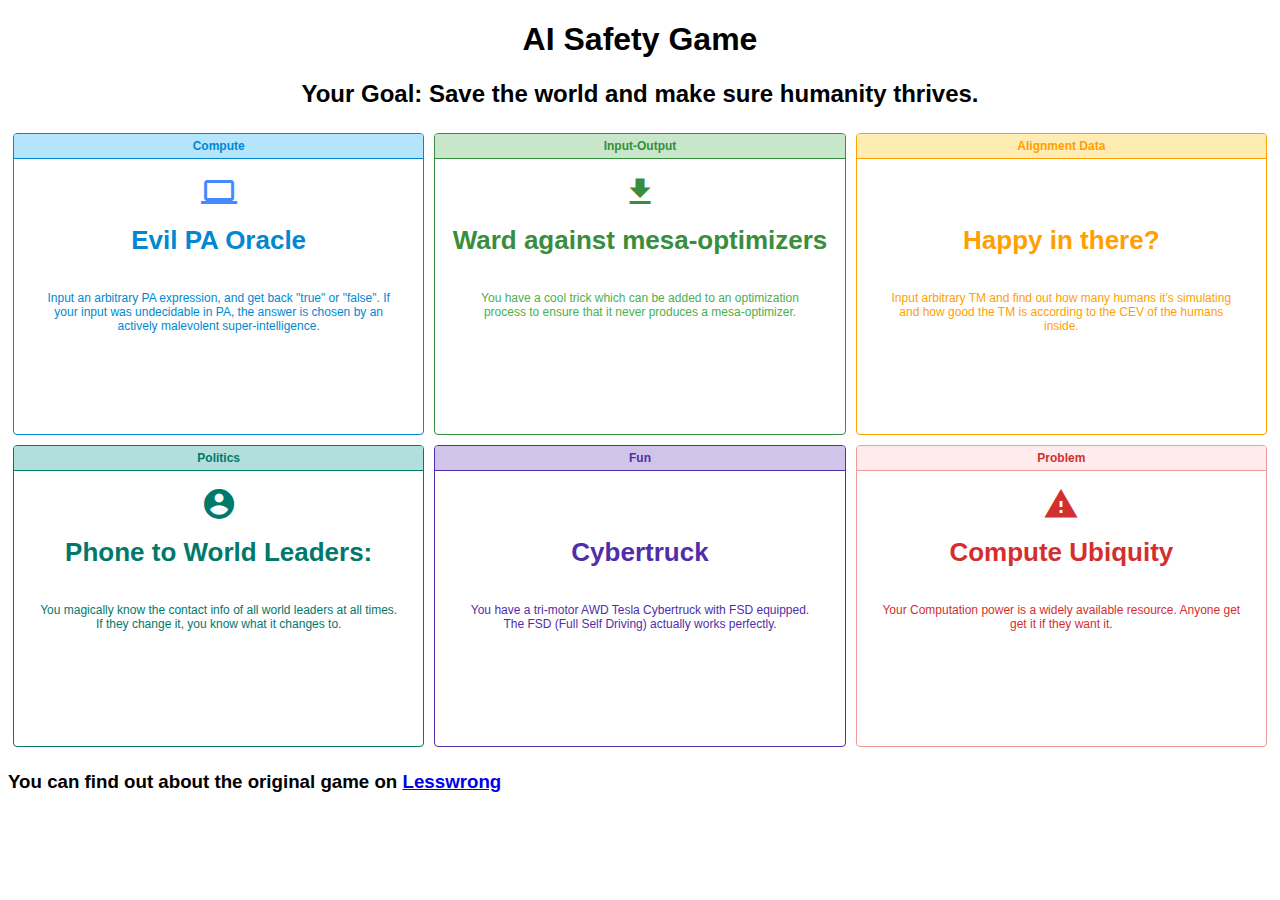
==== index.html @ 440d93b4 "first commit" ====
<!DOCTYPE html>
<html lang="en">
<head>
  <title>AI Safety Game</title>
  <link href="https://fonts.googleapis.com/icon?family=Material+Icons"
      rel="stylesheet">
  <link rel="stylesheet" href="css/style.css">
  <link rel="manifest" href="manifest.json">
  <meta charset="UTF-8">
  <meta name="viewport" content="width=device-width, initial-scale=1">

  <meta name="description" content="AI Safety Game is based on a Lesswrong thread and allows you to easily get randomized cards to get started and play.">
  <meta property="og:description" content="AI Safety Game is based on a Lesswrong thread and allows you to easily get randomized cards to get started and play.">
  <meta property="og:title" content="AI Safety Game" />
  <meta property="og:type" content="website" />
  <meta property="og:url" content="https://aisafetygame.tk" />
  <meta property="og:image" content="https://aisafetygame.tk/images/icons/icon-512x512.png" />

  <link rel="apple-touch-icon" sizes="152x152" href="/apple-touch-icon.png">
  <link rel="icon" type="image/png" sizes="32x32" href="images/icons/favicon-32x32.png">
  <link rel="icon" type="image/png" sizes="16x16" href="images/icons/favicon-16x16.png">
  <link rel="manifest" href="images/icons/site.webmanifest">
  <link rel="mask-icon" href="images/icons/safari-pinned-tab.svg" color="#5bbad5">
  <meta name="msapplication-TileColor" content="#da532c">
  <meta name="theme-color" content="#2196F3">


</head>
  <body>
    <h1>AI Safety Game</h1>
    <h2>Your Goal: Save the world and make sure humanity thrives.</h2>
    <div class="container">
        <div class="card compute-card">
        <div class="card-header compute-header">Compute</div>
        <div class="card-main">
           <i class="material-icons icon-compute">computer</i>
          <div class="main-header compute-text-header">Grahams number flops</div>
          <div class="main-description compute-desc">A computer with Grahams number flops in serial, and Grahams number bytes of RAM.</div>
        </div>
      </div>
      
      <div class="card input-card">
        <div class="card-header input-header">Input-Output</div>
        <div class="card-main">
           <i class="material-icons icon-input">file_download</i>
          <div class="main-header input-text-header ">Clippy</div>
          <div class="main-description input-desc">You have a .exe file on your laptop that, if clicked, runs a superintelligent paperclip-maximizer. Specifically, it's the program a paperclip-loving galaxy-spanning singleton in a different universe would write, if they knew they had to run it on your laptop in your universe. Turns out your laptop is enough to run some pretty smart behaviors, if the code is optimized well enough.</div>
        </div>
      </div>
      
      <div class="card align-card">
        <div class="card-header align-header">Alignment Data</div>
        <div class="card-main">
           <i class="material-icons"><span class="material-icons-outlined icon-align">
    smart_toy
    </span></i>
          <div class="main-header align-text-header ">Clippy Did Nothing Wrong</div>
          <div class="main-description align-desc ">It turns out that actually the human utility function (or: the true morality, if you believe in that sort of thing) really is just the total number of paperclips in existence. </div>
        </div>
      </div>
      
      <div class="card politics-card">
        <div class="card-header politics-header">Politics</div>
        <div class="card-main">
           <i class="material-icons icon-politics">account_circle</i>
          <div class="main-header politics-text-header ">Phone to World Leaders</div>
          <div class="main-description politics-desc">You magically know the contact info of all world leaders at all times. If they change it, you know what it changes to.</div>
        </div>
      </div>
      
      <div class="card fun-card">
        <div class="card-header fun-header">Fun</div>
        <div class="card-main">
           <i class="material-icons icon-fun">celebration</i>
          <div class="main-header fun-text-header">Speed</div>
          <div class="main-description fun-desc">You can put your brain into a state where it thinks 10x faster than normal. The whole world appears to you to be moving in slow-mo. Your sleep cycle speeds up too.</div>
        </div>
      </div>
      
      <div class="card">
        <div class="card-header">Problem</div>
        <div class="card-main">
           <i class="material-icons">warning</i>
          <div class="main-header problem-text-header">Putin Wants You Dead</div>
          <div class="main-description problem-desc">Ever heard of polonium poisoning? Ah. Well, be advised that for some reason you are on Putin's hit list; you expect an attempt in the next four months.</div>
        </div>
      </div>
      
    </div>
    <h3>You can find out about the original game on <a href="https://www.lesswrong.com/posts/Nex8EgEJPsn7dvoQB/the-ai-safety-game-updated">Lesswrong</a></h3>
  </body>
  <script src="js/game.js"> </script>
  <script>
    if('serviceWorker' in navigator) {
      navigator.serviceWorker.register('service-worker.js');
    };
  </script>
</html>
---- css/style.css ----
body {
  font-family: 'Roboto', sans-serif;
  font-display: swap;
}

@media (prefers-color-scheme: dark) {
  body   { background-color:  #121212; color: white; }
}

h1, h2 {
  text-align: center;
}

.card {
  width: 250px;                 /* Set width of cards */
  display: flex;                /* Children use Flexbox */
  flex-direction: column;       /* Rotate Axis */
  border: 1px solid #EF9A9A;    /* Set up Border */
  border-radius: 4px;           /* Slightly Curve edges */
  overflow: hidden;             /* Fixes the corners */
  margin: 5px;                  /* Add space between cards */
  height:300px;
}

.compute-card {
  border: 1px solid #0288D1; 
}

.input-card {
  border: 1px solid #388E3C; 
}

.align-card {
  border: 1px solid #FFA000; 
}

.politics-card {
  border: 1px solid #00796B; 
}

.fun-card {
  border: 1px solid #512DA8; 
}

.card-header {
  color: #D32F2F;
  text-align: center;
  font-size: 12px;
  font-weight: 600;
  border-bottom: 1px solid #EF9A9A;
  background-color: #FFEBEE;
  padding: 5px 10px;
}

.compute-header {
  color: #0288D1;
  border-bottom: 1px solid #0288D1;
  background-color: #B3E5FC;
}

.input-header {
  color: #388E3C;
  border-bottom: 1px solid #388E3C;
  background-color: #C8E6C9;
}

.align-header {
  color: #FFA000;
  border-bottom: 1px solid #FFA000;
  background-color: #FFECB3;
}

.politics-header {
  color: #00796B;
  border-bottom: 1px solid #00796B;
  background-color: #B2DFDB;
}

.fun-header {
  color: #512DA8;
  border-bottom: 1px solid #512DA8;
  background-color: #D1C4E9;
}

.card-main {
  display: flex;              /* Children use Flexbox */
  flex-direction: column;     /* Rotate Axis to Vertical */
  justify-content: center;    /* Group Children in Center */
  align-items: center;        /* Group Children in Center (on cross axis) */
  padding: 15px 0;            /* Add padding to the top/bottom */
}

.material-icons {
  font-size: 36px;
  color: #D32F2F;
  margin-bottom: 5px;
}

.icon-compute {
  color: #448AFF;
}

.icon-input {
  color: #388E3C;
}

.icon-align {
  color: #FFA000;
}

.icon-politics {
  color: #00796B;
}

.icon-fun {
  color: #512DA8;
}

.main-description {
  color: #D32F2F;
  font-size: 12px;
  text-align: center;
  margin: 25px;
}

.compute-desc {
  color: #0288D1;
}

.input-desc {
  color: #4CAF50;
}

.align-desc {
  color: #FFA000;
}

.politics-desc {
  color: #00796B;
}

.fun-desc {
  color: #512DA8;
}

.main-header {
  color: #D32F2F;
  font-size: 26px;
  text-align: center;
  font-weight: bold;
  margin:10px;
}

.compute-text-header {
  color: #0288D1 ;
}

.input-text-header {
  color: #388E3C;
}

.align-text-header {
  color: #FFA000;
}

.politics-text-header {
  color: #00796B;
}

.fun-text-header {
  color: #512DA8;
}

.container {
  display: flex;
  flex-wrap: wrap;
  align-items: center;
  justify-content: center;
}

.container > .card {
    flex: 1 1 30%; /*grow | shrink | basis */
}
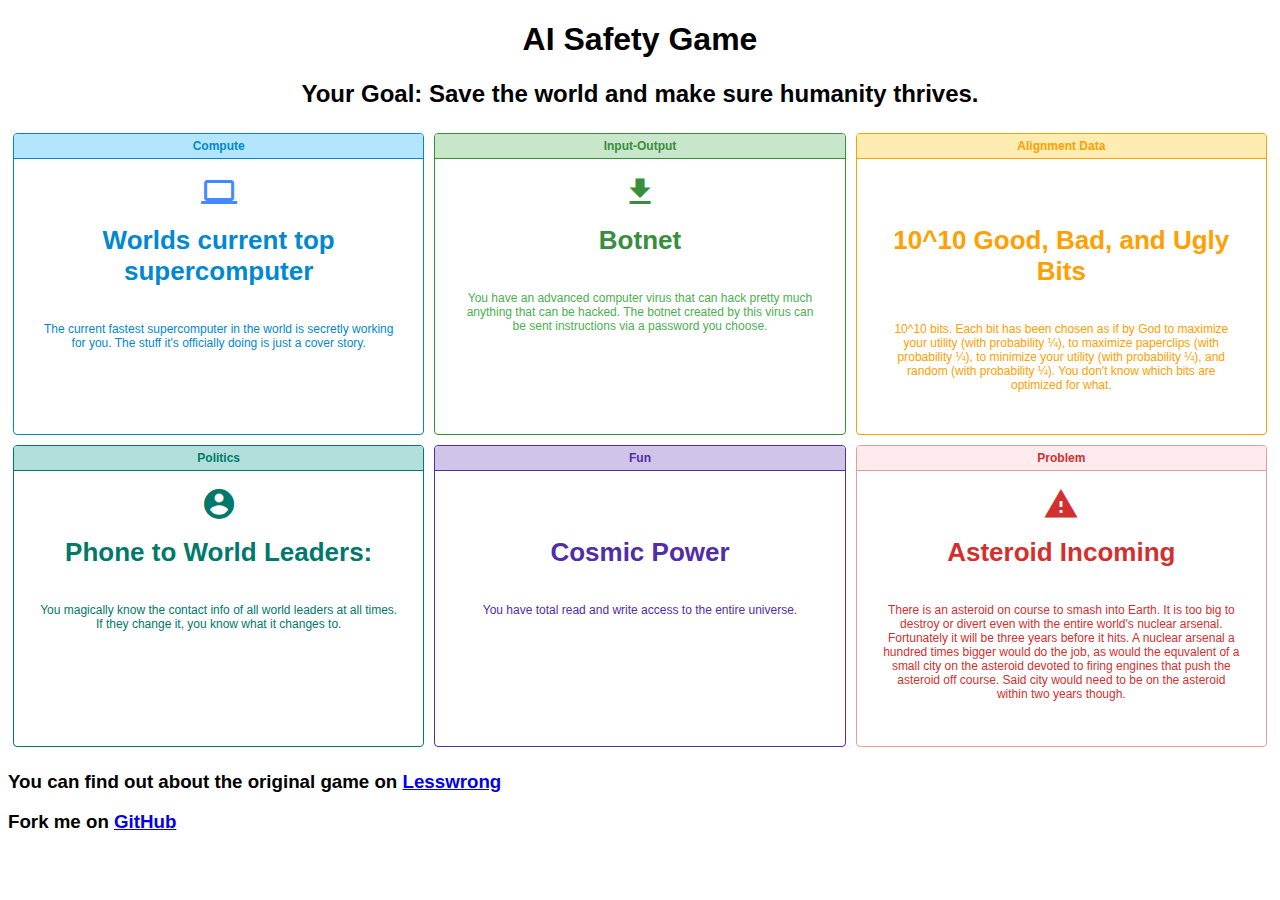
==== commit 23c4ed55: "Update index.html" ====
--- a/index.html
+++ b/index.html
@@ -88,6 +88,7 @@
       
     </div>
     <h3>You can find out about the original game on <a href="https://www.lesswrong.com/posts/Nex8EgEJPsn7dvoQB/the-ai-safety-game-updated">Lesswrong</a></h3>
+    <h3>Fork me on <a href="https://github.com/MatejMecka/ai-safety-game/">GitHub</a></h3>
   </body>
   <script src="js/game.js"> </script>
   <script>
@@ -95,4 +96,4 @@
       navigator.serviceWorker.register('service-worker.js');
     };
   </script>
-</html>+</html>
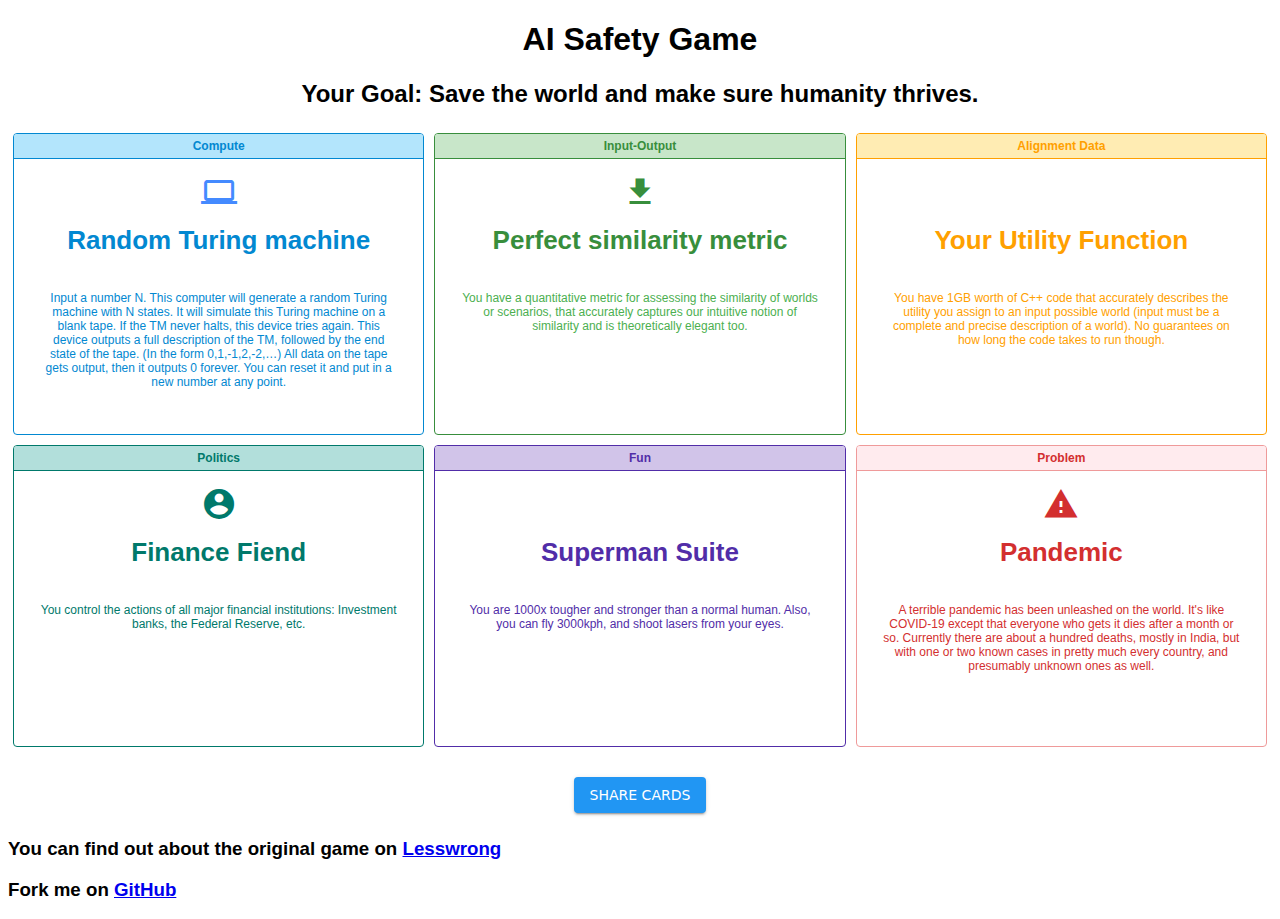
==== commit b2384729: "Share menu" ====
--- a/index.html
+++ b/index.html
@@ -85,8 +85,13 @@
           <div class="main-description problem-desc">Ever heard of polonium poisoning? Ah. Well, be advised that for some reason you are on Putin's hit list; you expect an attempt in the next four months.</div>
         </div>
       </div>
-      
+
     </div>
+
+    <div class="share">
+      <button class="pure-material-button-contained">Share Cards</button>
+    </div>
+
     <h3>You can find out about the original game on <a href="https://www.lesswrong.com/posts/Nex8EgEJPsn7dvoQB/the-ai-safety-game-updated">Lesswrong</a></h3>
     <h3>Fork me on <a href="https://github.com/MatejMecka/ai-safety-game/">GitHub</a></h3>
   </body>
--- a/css/style.css
+++ b/css/style.css
@@ -20,6 +20,7 @@
   overflow: hidden;             /* Fixes the corners */
   margin: 5px;                  /* Add space between cards */
   height:300px;
+  overflow-y: scroll;
 }
 
 .compute-card {
@@ -180,4 +181,114 @@
 
 .container > .card {
     flex: 1 1 30%; /*grow | shrink | basis */
+}
+
+.pure-material-button-contained {
+    position: relative;
+    display: inline-block;
+    box-sizing: border-box;
+    border: none;
+    border-radius: 4px;
+    padding: 0 16px;
+    min-width: 64px;
+    height: 36px;
+    vertical-align: middle;
+    text-align: center;
+    text-overflow: ellipsis;
+    text-transform: uppercase;
+    color: rgb(var(--pure-material-onprimary-rgb, 255, 255, 255));
+    background-color: rgb(var(--pure-material-primary-rgb, 33, 150, 243));
+    box-shadow: 0 3px 1px -2px rgba(0, 0, 0, 0.2), 0 2px 2px 0 rgba(0, 0, 0, 0.14), 0 1px 5px 0 rgba(0, 0, 0, 0.12);
+    font-family: var(--pure-material-font, "Roboto", "Segoe UI", BlinkMacSystemFont, system-ui, -apple-system);
+    font-size: 14px;
+    font-weight: 500;
+    line-height: 36px;
+    overflow: hidden;
+    outline: none;
+    cursor: pointer;
+    transition: box-shadow 0.2s;
+}
+
+.pure-material-button-contained::-moz-focus-inner {
+    border: none;
+}
+
+/* Overlay */
+.pure-material-button-contained::before {
+    content: "";
+    position: absolute;
+    top: 0;
+    bottom: 0;
+    left: 0;
+    right: 0;
+    background-color: rgb(var(--pure-material-onprimary-rgb, 255, 255, 255));
+    opacity: 0;
+    transition: opacity 0.2s;
+}
+
+/* Ripple */
+.pure-material-button-contained::after {
+    content: "";
+    position: absolute;
+    left: 50%;
+    top: 50%;
+    border-radius: 50%;
+    padding: 50%;
+    width: 32px; /* Safari */
+    height: 32px; /* Safari */
+    background-color: rgb(var(--pure-material-onprimary-rgb, 255, 255, 255));
+    opacity: 0;
+    transform: translate(-50%, -50%) scale(1);
+    transition: opacity 1s, transform 0.5s;
+}
+
+/* Hover, Focus */
+.pure-material-button-contained:hover,
+.pure-material-button-contained:focus {
+    box-shadow: 0 2px 4px -1px rgba(0, 0, 0, 0.2), 0 4px 5px 0 rgba(0, 0, 0, 0.14), 0 1px 10px 0 rgba(0, 0, 0, 0.12);
+}
+
+.pure-material-button-contained:hover::before {
+    opacity: 0.08;
+}
+
+.pure-material-button-contained:focus::before {
+    opacity: 0.24;
+}
+
+.pure-material-button-contained:hover:focus::before {
+    opacity: 0.3;
+}
+
+/* Active */
+.pure-material-button-contained:active {
+    box-shadow: 0 5px 5px -3px rgba(0, 0, 0, 0.2), 0 8px 10px 1px rgba(0, 0, 0, 0.14), 0 3px 14px 2px rgba(0, 0, 0, 0.12);
+}
+
+.pure-material-button-contained:active::after {
+    opacity: 0.32;
+    transform: translate(-50%, -50%) scale(0);
+    transition: transform 0s;
+}
+
+/* Disabled */
+.pure-material-button-contained:disabled {
+    color: rgba(var(--pure-material-onsurface-rgb, 0, 0, 0), 0.38);
+    background-color: rgba(var(--pure-material-onsurface-rgb, 0, 0, 0), 0.12);
+    box-shadow: none;
+    cursor: initial;
+}
+
+.pure-material-button-contained:disabled::before {
+    opacity: 0;
+}
+
+.pure-material-button-contained:disabled::after {
+    opacity: 0;
+}
+
+.share {
+  display: flex;
+  margin: 25px;
+  justify-content: center;
 }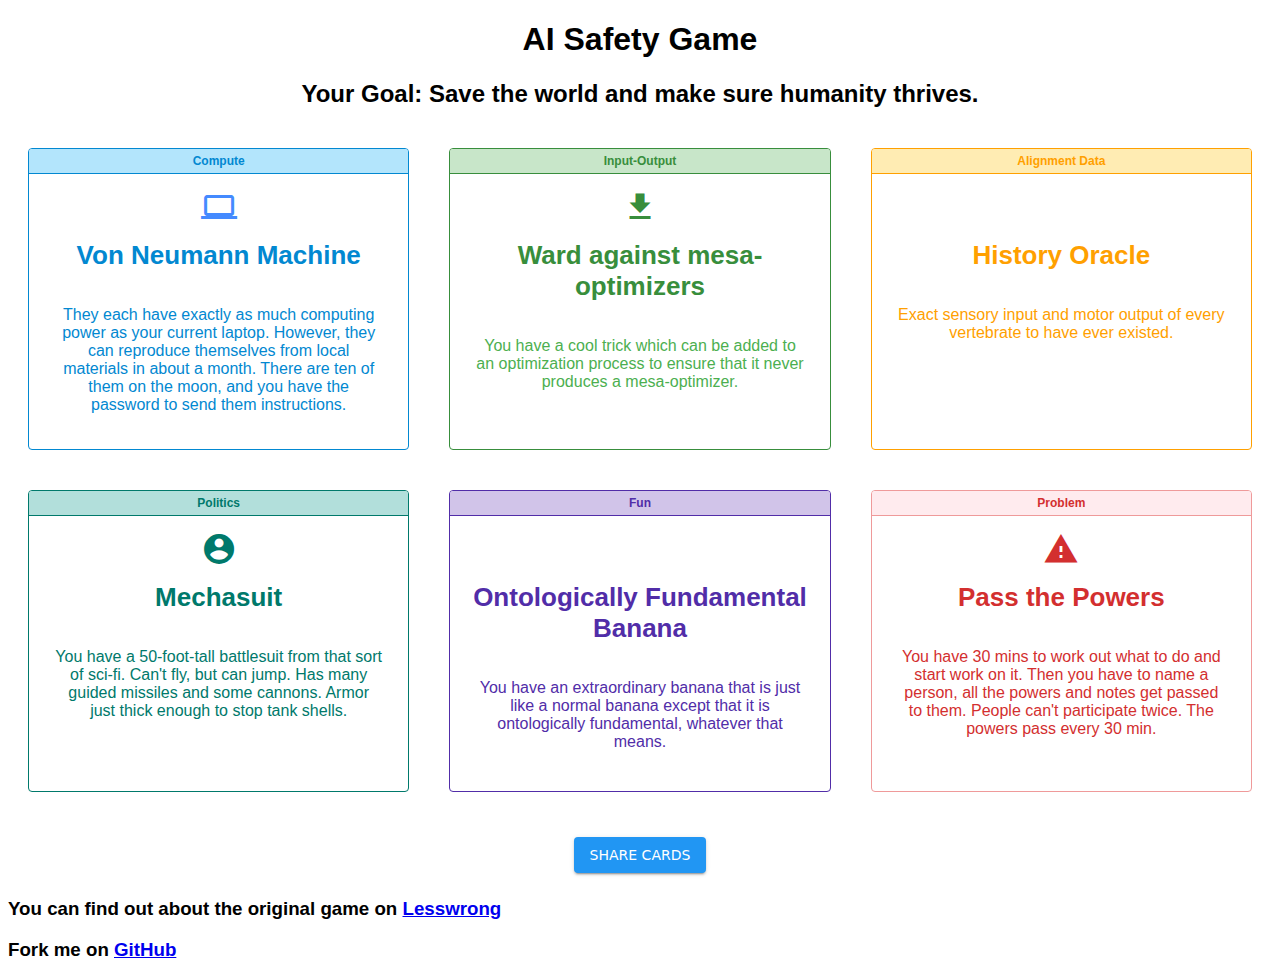
==== commit 59b608cb: "Speed go brrr?" ====
--- a/index.html
+++ b/index.html
@@ -2,8 +2,7 @@
 <html lang="en">
 <head>
   <title>AI Safety Game</title>
-  <link href="https://fonts.googleapis.com/icon?family=Material+Icons"
-      rel="stylesheet">
+  <link href="https://fonts.googleapis.com/icon?family=Material+Icons" rel="stylesheet" rel="preload" as="style">
   <link rel="stylesheet" href="css/style.css">
   <link rel="manifest" href="manifest.json">
   <meta charset="UTF-8">
--- a/css/style.css
+++ b/css/style.css
@@ -18,7 +18,7 @@
   border: 1px solid #EF9A9A;    /* Set up Border */
   border-radius: 4px;           /* Slightly Curve edges */
   overflow: hidden;             /* Fixes the corners */
-  margin: 5px;                  /* Add space between cards */
+  margin: 20px;                  /* Add space between cards */
   height:300px;
   overflow-y: scroll;
 }
@@ -119,7 +119,7 @@
 
 .main-description {
   color: #D32F2F;
-  font-size: 12px;
+  font-size: 16px;
   text-align: center;
   margin: 25px;
 }
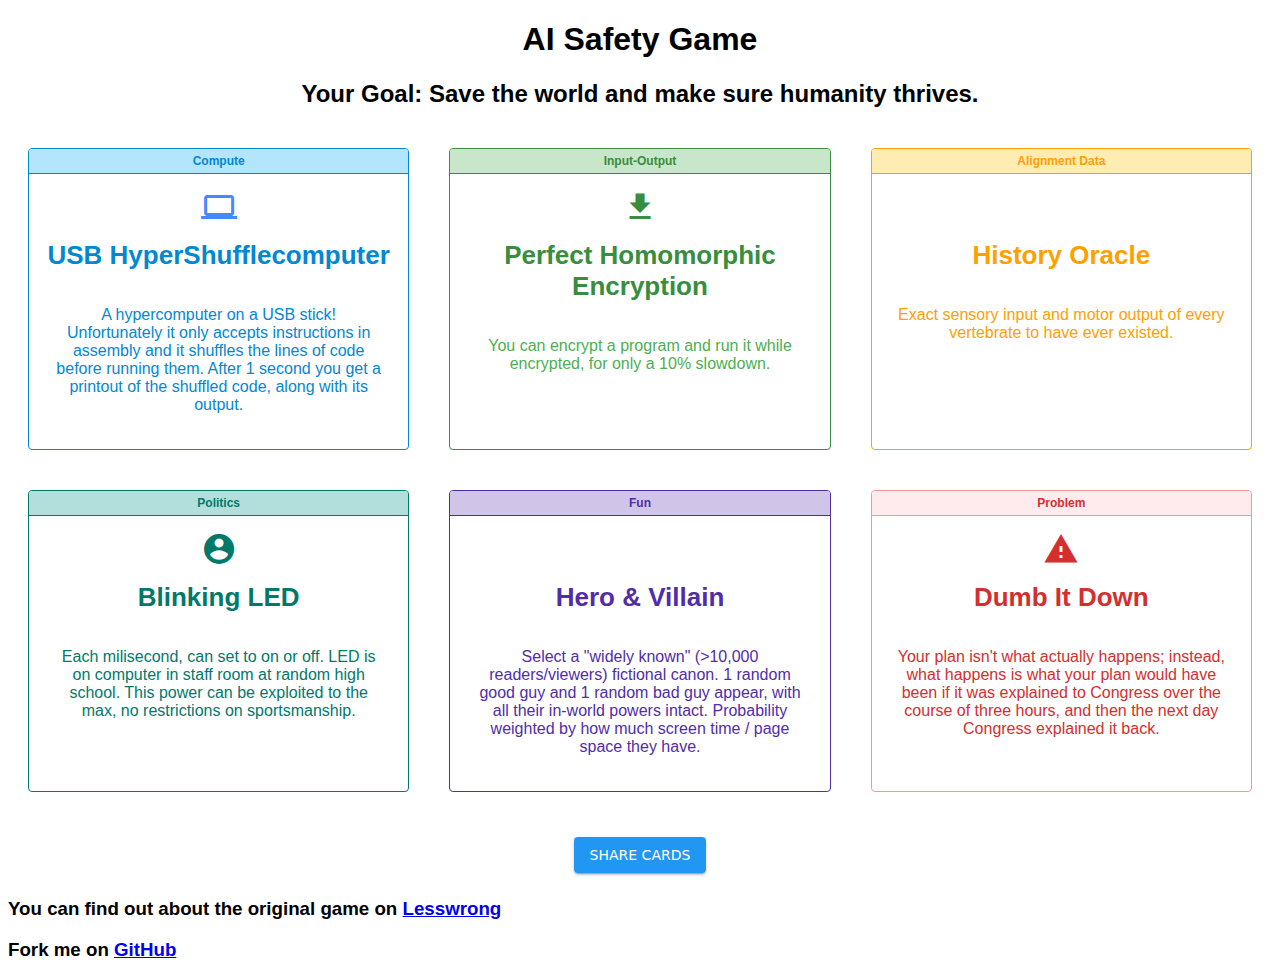
==== commit 30f3b14d: "Speed?" ====
--- a/index.html
+++ b/index.html
@@ -2,7 +2,7 @@
 <html lang="en">
 <head>
   <title>AI Safety Game</title>
-  <link href="https://fonts.googleapis.com/icon?family=Material+Icons" rel="stylesheet" rel="preload" as="style">
+  <link href="https://fonts.googleapis.com/icon?family=Material+Icons&display=swap" rel="stylesheet" rel="preload" as="style">
   <link rel="stylesheet" href="css/style.css">
   <link rel="manifest" href="manifest.json">
   <meta charset="UTF-8">
